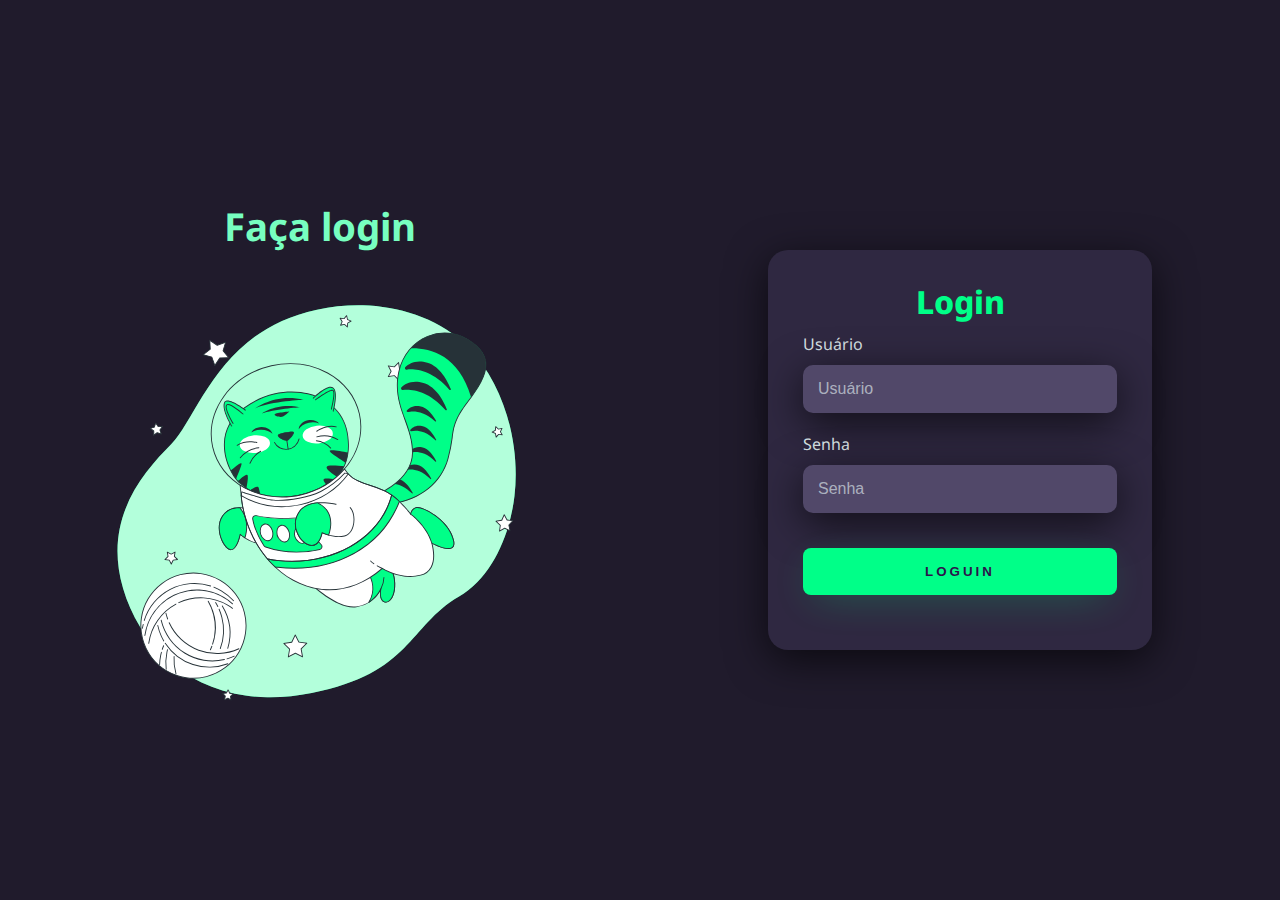
==== Loguin/index.html @ 53ac8346 "Add files via upload" ====
<!DOCTYPE html>
<html lang="en">
    <head>
        <meta charset="UTF-8">
        <meta http-equiv="X-UA-Compatible" content="IE=edge">
        <meta name="viewport" content="width=device-width, initial-scale=1.0">
        <link rel="stylesheet" href="Sty.css">
        <title>Login</title>
    </head>
    <body>
        <div class="main-loguin">
            <div class="left-loguin">
                <h1>Faça login </h1>
                <img src="Cat.svg" class="img-loguin" alt="animation">
            </div>
            <div class="right-loguin">
                <div class="card-loguin">
                    <h1>Login</h1>
                    <div class="textfield">
                        <label for="usuario">Usuário</label>
                        <input type="text" name="usuario" placeholder="Usuário">
                    </div>
                    <div class="textfield">
                        <label for="senha">Senha</label>
                        <input type="password" name="senha" placeholder="Senha">
                    </div>
                    <button class="btn-loguin">Loguin</button>
                </div>
            </div>
        </div>
    </body>
</html>
---- Loguin/Sty.css ----
@import url('https://fonts.googleapis.com/css2?family=Noto+Sans:wght@400;700&display=swap');

body{
    margin: 0;
    font-family: 'Noto Sans', sans-serif;
}
body * {
    box-sizing: border-box;
}
.main-loguin{
    width: 100vw;
    height: 100vh;
    background: #201b2c;
    display: flex;
    justify-content: center;
    align-items: center;
}

.left-loguin{
    width: 50vw;
    height: 100vh;
    display: flex;
    justify-content: center;
    align-items: center;
    flex-direction: column;
}
.left-loguin > h1{
    font-size: 3vw;
    color: #77ffc0;

}
.img-loguin{
    width: 35vw;
}
.right-loguin{
    width: 50vw;
    height: 100vh;
    display: flex;
    justify-content: center;
    align-items: center;
}
.card-loguin{
    width: 60%;
    display: flex;
    justify-content: center;
    align-items: center;
    flex-direction: column;
    padding: 30px 35px;
    background: #2f2841;
    border-radius: 20px;
    box-shadow: 0px 10px 40px rgba(0, 0, 0, 0.644);
}
.card-loguin > h1{
    color: #00ff88;
    font-weight: 800;
    margin: 0;
}
.textfield{
    width: 100%;
    display: flex;
    flex-direction: column;
    align-items: flex-start;
    justify-content: center;
    margin: 10px 0px;
}
.textfield > input{
    width: 100%;
    border: none;
    border-radius: 10px;
    padding: 15px;
    background: #514869;
    color: #f0ffffde;
    font-size: 12pt;
    box-shadow: 0px 10px 40px rgba(0, 0, 0, 0.644);
    outline: none;
    box-sizing: border-box;
}

.textfield > label{
    color: #f0ffffde;
    margin-bottom: 10px;
}
.textfield > input::placeholder{
    color: #f0ffff94;
}
.btn-loguin{
    width: 100%;
    padding: 16px 0px;
    margin: 25px;
    border: none;
    border-radius: 8px;
    outline: none;
    text-transform: uppercase;
    font-weight: 800;
    letter-spacing: 3px;
    color: #2b134b;
    background: #00ff88;
    cursor: pointer;
    box-shadow: 0px 10px 40px -12px #00ff8052;
}
@media only screen and (max-width: 950px){
    .card-loguin{
        width: 85%;
    }
}
@media only screen and (max-width: 600px){
    .main-loguin{
        flex-direction: column;
    }
    .left-loguin > h1{
        display: none;
    }
    .left-loguin{
        width: 100%;
        height: auto;
    }
    .card-loguin{
        width: 90%;
    }
}
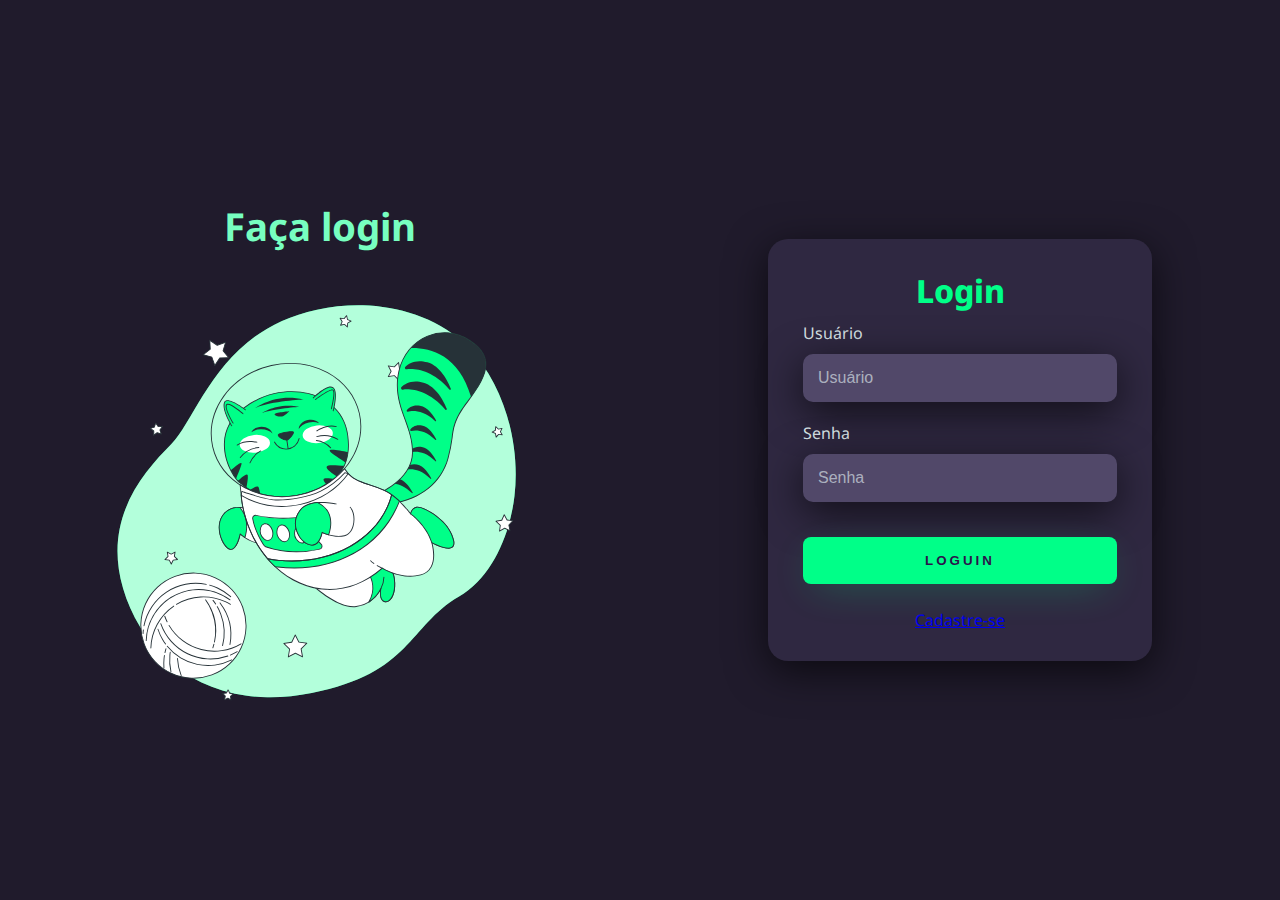
==== commit 920187cd: "Add files via upload" ====
--- a/Loguin/index.html
+++ b/Loguin/index.html
@@ -25,6 +25,7 @@
                         <input type="password" name="senha" placeholder="Senha">
                     </div>
                     <button class="btn-loguin">Loguin</button>
+                    <a href="Cadastrar.html">Cadastre-se</a>
                 </div>
             </div>
         </div>
